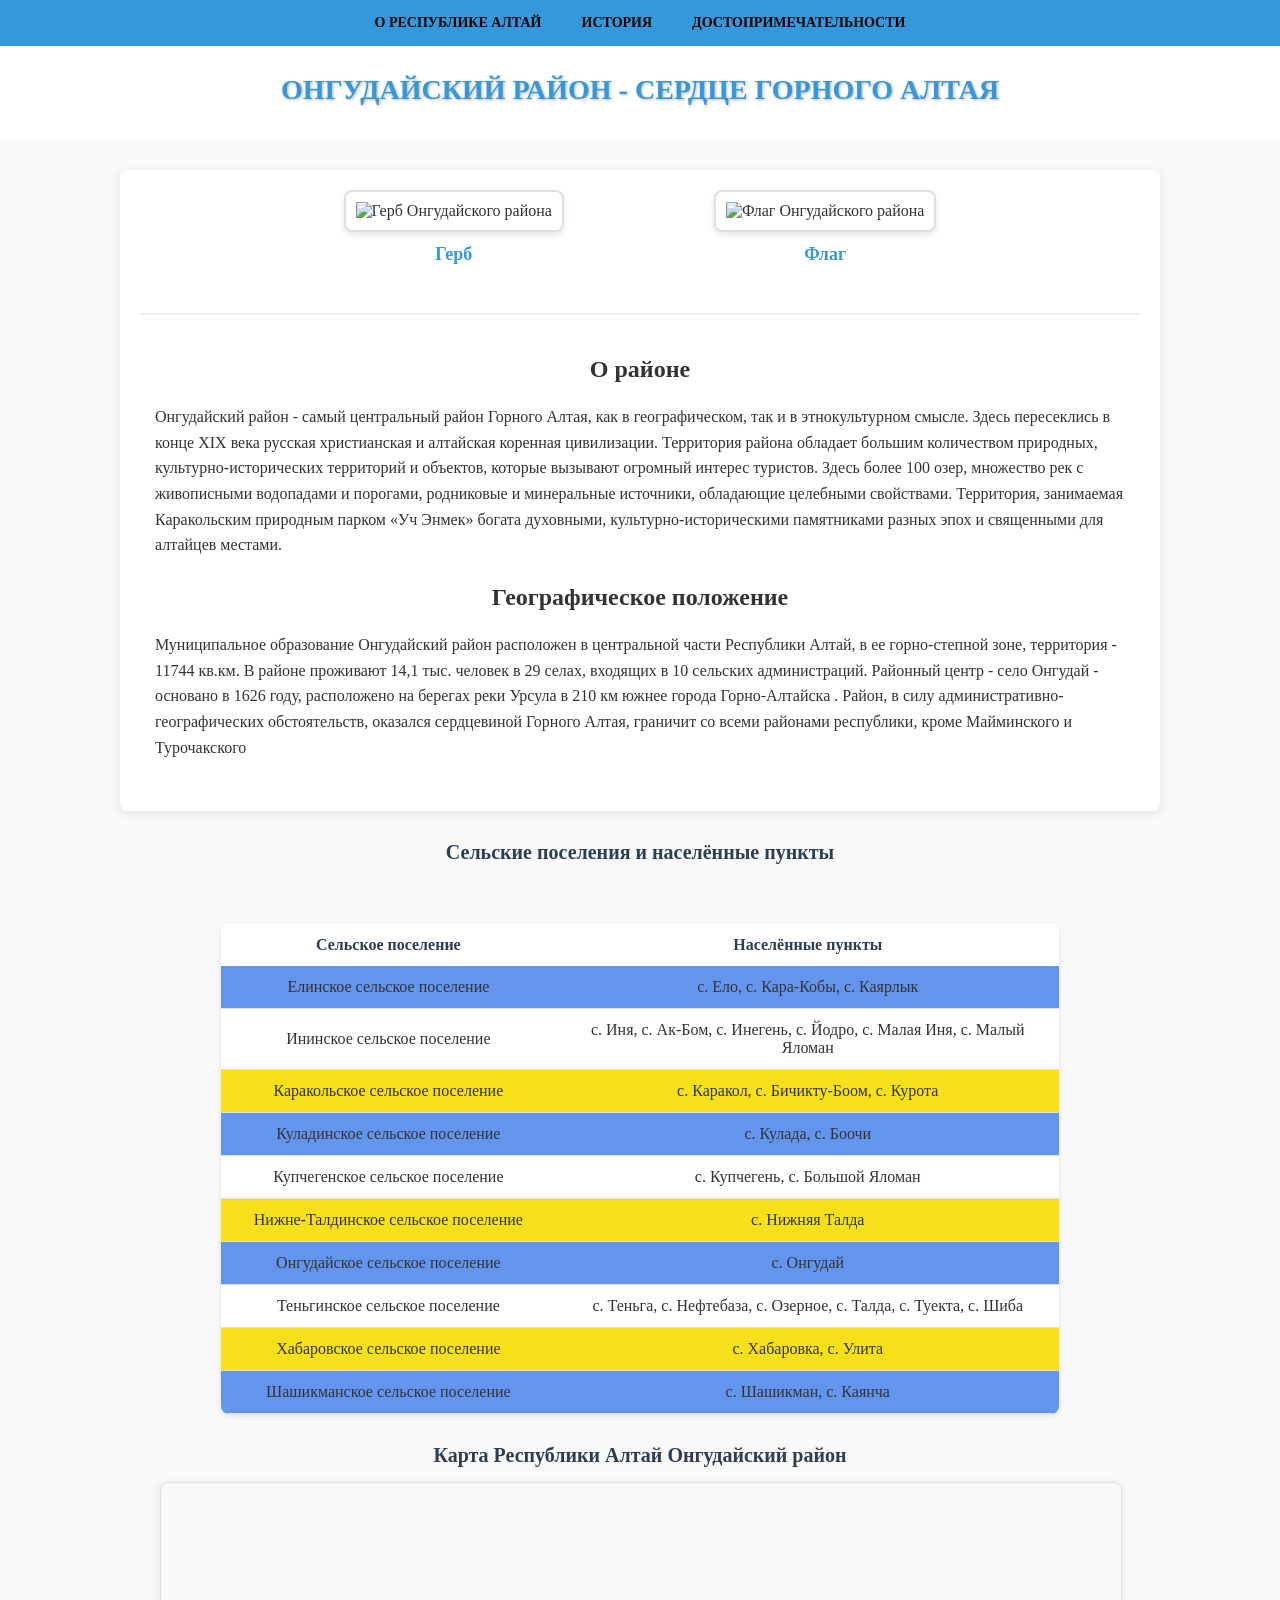
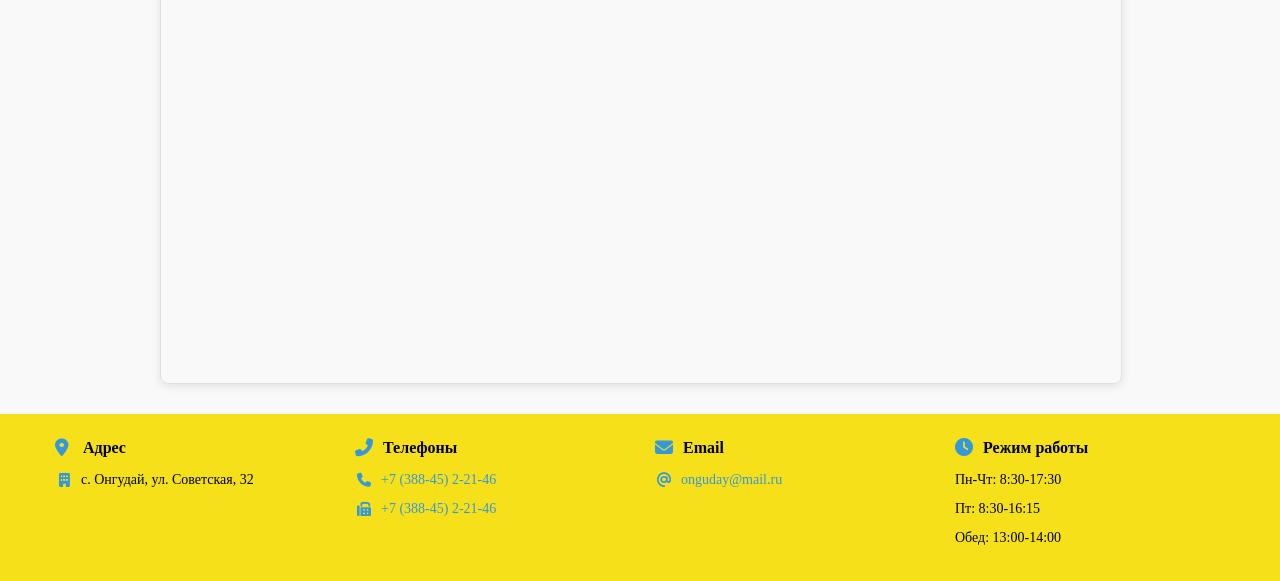
==== index.html @ ea2b124f "initial commit" ====
﻿<!DOCTYPE html>
<html lang="ru">
<head>
    <meta charset="UTF-8">
    <meta name="viewport" content="width=device-width, initial-scale=1.0">
    <title>Онгудайский район Республика Алтай</title>
    <link rel="stylesheet" href="Style.css">
    <link rel="stylesheet" href="https://cdnjs.cloudflare.com/ajax/libs/font-awesome/6.4.0/css/all.min.css">
    
    <div class="header-space"></div>
            <div class="top-navigation">
                <div class="nav-links">
                    <a href="о республике алтай.html">О РЕСПУБЛИКЕ АЛТАЙ</a>
                    <a href="история.html">ИСТОРИЯ</a>
                    <a href="ДОСТОПРИМЕЧАТЕЛЬНОСТИ.html">ДОСТОПРИМЕЧАТЕЛЬНОСТИ</a>
                </div>
            </div>
            <div class="header-space"></div>
            <div class="header-stripe">
                <h1 class="header-title">ОНГУДАЙСКИЙ РАЙОН - СЕРДЦЕ ГОРНОГО АЛТАЯ</h1>
            </div>
            <div class="content">
                <div class="symbols-row">
                    <div class="symbol-card">
                        <img src="https://images.vector-images.com/2/ongudaiskii_rayon_coa.gif" alt="Герб Онгудайского района">
                        <p>Герб</p>
                    </div>
                    <div class="symbol-card">
                        <img src="https://storage.yandexcloud.net/roz-wiki/Flag_of_Ongudaysky_District_%282011%29.png" alt="Флаг Онгудайского района">
                        <p>Флаг</p>
                    </div>
                </div>

                <div class="description">
                    <h2>О районе</h2>
                    <p>
                        Онгудайский район - самый центральный район Горного Алтая, как в географическом, так и в этнокультурном смысле. Здесь пересеклись в конце XIX века русская христианская и алтайская коренная цивилизации.
                        Территория района обладает большим количеством природных, культурно-исторических территорий и объектов, которые вызывают огромный интерес туристов. Здесь более 100 озер, множество рек с живописными водопадами и порогами, родниковые и минеральные источники, обладающие целебными свойствами. Территория, занимаемая Каракольским природным парком «Уч Энмек» богата духовными, культурно-историческими памятниками разных эпох и священными для алтайцев местами.
                    </p>
                    <h2>Географическое положение</h2>
                    <p>
                        Муниципальное образование Онгудайский район расположен в центральной части Республики Алтай, в ее горно-степной зоне, территория - 11744 кв.км. В районе проживают 14,1 тыс. человек в 29 селах, входящих в 10 сельских администраций. Районный центр - село Онгудай - основано в 1626 году, расположено на берегах реки Урсула в 210 км южнее города Горно-Алтайска .
                        Район, в силу административно-географических обстоятельств, оказался сердцевиной Горного Алтая, граничит со всеми районами республики, кроме Майминского и Турочакского
                    </p>
                </div>
            </div>
            <h3 class="table-caption">Сельские поселения и населённые пункты</h3>
            <div class="table-container">
                <table class="settlements-table">
                    <thead>
                        <tr>
                            <th>Сельское поселение</th>
                            <th>Населённые пункты</th>
                        </tr>
                    </thead>
                    <tbody>
                        <tr>
                            <td>Елинское сельское поселение</td>
                            <td>с. Ело, с. Кара-Кобы, с. Каярлык </td>
                        </tr>

                        <tr>
                            <td>Ининское сельское поселение</td>
                            <td>с. Иня, с. Ак-Бом, с. Инегень, с. Йодро, с. Малая Иня, с. Малый Яломан</td>
                        </tr>
                        <tr>
                            <td>Каракольское сельское поселение</td>
                            <td>с. Каракол, с. Бичикту-Боом, с. Курота</td>
                        </tr>
                        <tr>
                            <td>Куладинское сельское поселение</td>
                            <td>с. Кулада, с. Боочи</td>
                        </tr>
                        <tr>
                            <td>Купчегенское сельское поселение</td>
                            <td>с. Купчегень, с. Большой Яломан</td>
                        </tr>
                        <tr>
                            <td>Нижне-Талдинское сельское поселение</td>
                            <td>с. Нижняя Талда</td>
                        </tr>
                        <tr>
                            <td>Онгудайское сельское поселение</td>
                            <td>с. Онгудай</td>
                        </tr>
                        <tr>
                            <td>Теньгинское сельское поселение</td>
                            <td>с. Теньга, с. Нефтебаза, с. Озерное, с. Талда, с. Туекта, с. Шиба</td>
                        </tr>
                        <tr>
                            <td>Хабаровское сельское поселение</td>
                            <td>с. Хабаровка, с. Улита</td>
                        </tr>
                        <tr>
                            <td>Шашикманское сельское поселение</td>
                            <td>с. Шашикман, с. Каянча</td>
                        </tr>
                    </tbody>
                </table>
            </div>
            <div class="map-container">
                <h3 class="map-title">Карта Республики Алтай Онгудайский район</h3>
                <div id="yandex-map"></div>
            </div>

            <!-- Подключаем API Яндекс.Карт -->
            <script src="https://api-maps.yandex.ru/2.1/?apikey=ваш_api_ключ&lang=ru_RU" type="text/javascript"></script>
            <script type="text/javascript">
                ymaps.ready(init);

                function init() {
                    // Создаем карту
                    var myMap = new ymaps.Map("yandex-map", {
                        center: [50.7486, 86.1439], // Координаты Онгудая
                        zoom: 9 // Масштаб
                    });

                    // Добавляем метку Онгудая
                    var myPlacemark = new ymaps.Placemark([50.7486, 86.1439], {
                        hintContent: 'Онгудай',
                        balloonContent: 'Административный центр Онгудайского района'
                    });

                    myMap.geoObjects.add(myPlacemark);

                    // Добавляем элементы управления
                    myMap.controls
                        .remove('geolocationControl')
                        .remove('searchControl')
                        .remove('trafficControl')
                        .remove('typeSelector')
                        .remove('fullscreenControl')
                        .remove('rulerControl');
                }
            </script>
            <div class="footer-navigation">
                <div class="footer-contacts">
                    <div class="contact-block">
                        <div class="contact-title">
                            <i class="fas fa-map-marker-alt"></i>
                            <span>Адрес</span>
                        </div>
                        <div class="contact-info">
                            <div class="contact-item">
                                <i class="fas fa-building"></i>
                                <span>с. Онгудай, ул. Советская, 32</span>
                            </div>
                        </div>
                    </div>

                    <div class="contact-block">
                        <div class="contact-title">
                            <i class="fas fa-phone-alt"></i>
                            <span>Телефоны</span>
                        </div>
                        <div class="contact-info">
                            <div class="contact-item">
                                <i class="fas fa-phone"></i>
                                <a href="tel:+73884522146">+7 (388-45) 2-21-46</a>
                            </div>
                            <div class="contact-item">
                                <i class="fas fa-fax"></i>
                                <a href="tel:+73884522146">+7 (388-45) 2-21-46</a>
                            </div>
                        </div>
                    </div>

                    <div class="contact-block">
                        <div class="contact-title">
                            <i class="fas fa-envelope"></i>
                            <span>Email</span>
                        </div>
                        <div class="contact-info">
                            <div class="contact-item">
                                <i class="fas fa-at"></i>
                                <a href="mailto:onguday@mail.ru">onguday@mail.ru</a>
                            </div>
                        </div>
                    </div>

                    <div class="contact-block">
                        <div class="contact-title">
                            <i class="fas fa-clock"></i>
                            <span>Режим работы</span>
                        </div>
                        <div class="contact-info">
                            <div class="contact-item">
                                <span>Пн-Чт: 8:30-17:30</span>
                            </div>
                            <div class="contact-item">
                                <span>Пт: 8:30-16:15</span>
                            </div>
                            <div class="contact-item">
                                <span>Обед: 13:00-14:00</span>
                            </div>
                        </div>
                    </div>
                </div>
            </div>
</body>
</html>
---- Style.css ----
﻿body {
    margin: 0;
    font-family: Times New Roman;
    background-color: #f9f9f9;
    color: #333;

}
/* Новое навигационное меню */
.top-navigation {
    background-color: #3498db;
    width: 100%;
    padding: 10px 0;
    text-align: center;
    position: fixed;
    top: 0;
    z-index: 1000;
}

.nav-links {
    display: inline-flex;
    gap: 20px;
    flex-wrap: wrap;
    justify-content: center;
}

    .nav-links a {
        color: black;
        text-decoration: none;
        font-size: 14px;
        font-weight: bold;
        padding: 5px 10px;
        border-radius: 4px;
        transition: background-color 0.3s;
    }

        .nav-links a:hover {
            background-color: #38b8ff;
        }
/* Пространство под фиксированной навигацией */
.nav-spacer {
    height: 50px; /* Высота навигации + отступ */
}

/* Пространство над шапкой */
.header-space {
    height: 20px;
    background-color: #3498db;
}
.header-stripe {
    background-color: white; /* Голубой цвет полосы */
    height: 100px; /* Высота полосы */
    margin: 0px;
    width: 100%;
    position: relative; /* Чтобы заголовок позиционировался относительно полосы */
    display: flex;
    justify-content: center;
    align-items: center;
}

.header-title {
    color: #3498db; /* Белый текст */
    font-size: 28px;
    font-family: Franklin Gothic Medium, Arial Narrow, Arial, sans-serif: bold;
    text-shadow: 1px 1px 3px rgba(0, 0, 0, 0.3); /* Легкая тень для лучшей читаемости */
    z-index: 10; /* Чтобы текст был над полосой */
}

/* Основное содержимое */
.content {
    max-width: 1000px;
    margin: 30px auto;
    padding: 20px;
    background: white;
    border-radius: 8px;
    box-shadow: 0 2px 10px rgba(0, 0, 0, 0.1);
}

/* Контейнер для герба и флага */
.symbols-row {
    display: flex;
    justify-content: center;
    align-items: center;
    gap: 150px;
    margin-bottom: 30px;
    flex-wrap: wrap;
}

/* Стиль для герба и флага */
.symbol-card {
    text-align: center;
    flex: 0 0 auto;
}

    .symbol-card img {
        width: 200px;
        height: 230px;
        object-fit: contain;
        border: 2px solid #e0e0e0;
        border-radius: 8px;
        box-shadow: 0 3px 6px rgba(0, 0, 0, 0.1);
        background: white;
        padding: 10px;
    }

    .symbol-card p {
        margin-top: 12px;
        font-weight: bold;
        color: #3498db;
        font-size: 18px;
    }

/* Текстовый блок */
.description {
    line-height: 1.6;
    padding: 15px;
    border-top: 2px solid #f0f0f0;
    margin-top: 20px;
  }
.description h2 {
    text-align: center;
    margin-bottom: 15px;
}
/* Стили для таблицы в цветах флага (синий-белый-желтый) */
.settlements-table {
    width: 100%;
    border-collapse: collapse;
    margin-top: 30px;
    box-shadow: 0 2px 5px rgba(0, 0, 0, 0.1);
    overflow: hidden;
    border-radius: 8px;
}

    .settlements-table thead {
        background: linear-gradient(to right, white 0%, white 33%, #3498db 33%, #3498db 66%, white 66%, white 100%);
    }

    .settlements-table th {
        color: #2c3e50;
        padding: 12px;
        text-align: left;
        position: relative;
    }

        .settlements-table th:first-child {
            background-color: white;
            width: 40%;
        }

        .settlements-table th:last-child {
            background-color: white;
        }

    .settlements-table td {
        padding: 10px 12px;
        border-bottom: 1px solid #e0e0e0;
    }

    /* Полосатая раскраска строк как у флага */
    .settlements-table tr:nth-child(3n+1) td {
        background-color: cornflowerblue;
    }

    .settlements-table tr:nth-child(3n+2) td {
        background-color: white;
    }

    .settlements-table tr:nth-child(3n+3) td {
        background-color: rgb(245 224 25);
    }

.table-caption {
    font-size: 20px;
    font-weight: bold;
    margin: 25px 0 10px;
    color: #2c3e50;
    text-align: center;
}

@media (max-width: 600px) {
    .symbols-row {
        gap: 30px;
    }

    .symbol-card img {
        width: 160px;
        height: 190px;
    }

    .settlements-table {
        font-size: 14px;
    }

        .settlements-table thead {
            background: #3498db;
        }

        .settlements-table th {
            color: white;
        }
}
/*Стили для центрирования*/
.table-container {
    width: 100%;
    display: flex;
    justify-content: center;
    margin-top: 30px;
}

.settlements-table {
    width: auto;
    max-width: 100%;
}
    .settlements-table th,
    .settlements-table td {
        text-align: center;
        padding: 12px 20px;
    }
/* Стили для карты */
.map-container {
    width: 100%;
    max-width: 1000px;
    margin: 30px auto;
    padding: 0 20px;
    box-sizing: border-box;
}

.map-title {
    font-size: 20px;
    font-weight: bold;
    color: #2c3e50;
    text-align: center;
    margin-bottom: 15px;
}

#yandex-map {
    width: 100%;
    height: 500px;
    border: 1px solid #e0e0e0;
    border-radius: 8px;
    box-shadow: 0 2px 10px rgba(0, 0, 0, 0.1);
}

@media (max-width: 768px) {
    #yandex-map {
        height: 300px;
    }
}
/* Стили для нижней навигации с контактами */
.footer-navigation {
    background-color: rgb(245 224 25);
    padding: 25px 0;
    text-align: center;
}

.footer-contacts {
    display: flex;
    justify-content: space-around;
    align-items: flex-start;
    flex-wrap: nowrap;
    max-width: 1200px;
    margin: 0 auto;
    padding: 0 20px;
}

.contact-block {
    color: black;
    text-align: left;
    flex: 1;
    padding: 0 15px;
    min-width: 0;
}

.contact-title {
    font-weight: bold;
    margin-bottom: 12px;
    font-size: 16px;
    display: flex;
    align-items: center;
    gap: 8px;
    white-space: nowrap;
}

    .contact-title i {
        font-size: 18px;
        color: #3498db;
        min-width: 20px;
    }

.contact-info {
    font-size: 14px;
    line-height: 1.5;
}

    .contact-info a {
        color: #3498db;
        text-decoration: none;
        transition: color 0.2s;
    }

        .contact-info a:hover {
            color: #5dade2;
            text-decoration: underline;
        }

.contact-item {
    margin-bottom: 8px;
    display: flex;
    align-items: center;
    gap: 8px;
}

    .contact-item i {
        width: 18px;
        color: #3498db;
        text-align: center;
    }

@media (max-width: 992px) {
    .footer-contacts {
        flex-wrap: wrap;
        justify-content: flex-start;
    }

    .contact-block {
        flex: 0 0 50%;
        margin-bottom: 20px;
        padding: 0 10px;
    }
}

@media (max-width: 576px) {
    .footer-contacts {
        flex-direction: column;
    }

    .contact-block {
        flex: 1;
        width: 100%;
        text-align: center;
    }

    .contact-title {
        justify-content: center;
    }

    .contact-item {
        justify-content: center;
    }
}
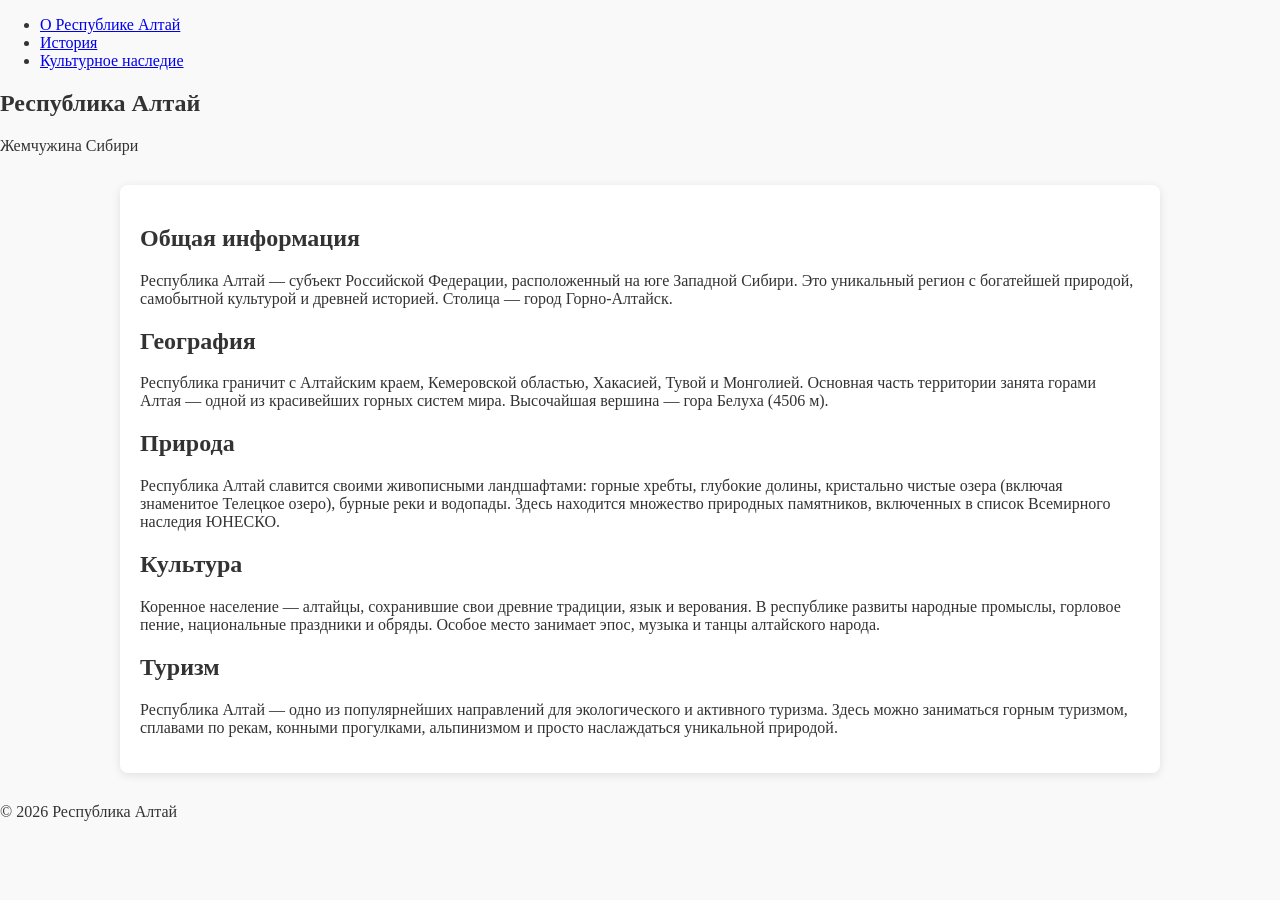
==== commit c45b7dc6: "Update index.html" ====
--- a/index.html
+++ b/index.html
@@ -3,199 +3,43 @@
 <head>
     <meta charset="UTF-8">
     <meta name="viewport" content="width=device-width, initial-scale=1.0">
-    <title>Онгудайский район Республика Алтай</title>
+    <title>Республика Алтай</title>
     <link rel="stylesheet" href="Style.css">
-    <link rel="stylesheet" href="https://cdnjs.cloudflare.com/ajax/libs/font-awesome/6.4.0/css/all.min.css">
-    
-    <div class="header-space"></div>
-            <div class="top-navigation">
-                <div class="nav-links">
-                    <a href="о республике алтай.html">О РЕСПУБЛИКЕ АЛТАЙ</a>
-                    <a href="история.html">ИСТОРИЯ</a>
-                    <a href="ДОСТОПРИМЕЧАТЕЛЬНОСТИ.html">ДОСТОПРИМЕЧАТЕЛЬНОСТИ</a>
-                </div>
-            </div>
-            <div class="header-space"></div>
-            <div class="header-stripe">
-                <h1 class="header-title">ОНГУДАЙСКИЙ РАЙОН - СЕРДЦЕ ГОРНОГО АЛТАЯ</h1>
-            </div>
-            <div class="content">
-                <div class="symbols-row">
-                    <div class="symbol-card">
-                        <img src="https://images.vector-images.com/2/ongudaiskii_rayon_coa.gif" alt="Герб Онгудайского района">
-                        <p>Герб</p>
-                    </div>
-                    <div class="symbol-card">
-                        <img src="https://storage.yandexcloud.net/roz-wiki/Flag_of_Ongudaysky_District_%282011%29.png" alt="Флаг Онгудайского района">
-                        <p>Флаг</p>
-                    </div>
-                </div>
-
-                <div class="description">
-                    <h2>О районе</h2>
-                    <p>
-                        Онгудайский район - самый центральный район Горного Алтая, как в географическом, так и в этнокультурном смысле. Здесь пересеклись в конце XIX века русская христианская и алтайская коренная цивилизации.
-                        Территория района обладает большим количеством природных, культурно-исторических территорий и объектов, которые вызывают огромный интерес туристов. Здесь более 100 озер, множество рек с живописными водопадами и порогами, родниковые и минеральные источники, обладающие целебными свойствами. Территория, занимаемая Каракольским природным парком «Уч Энмек» богата духовными, культурно-историческими памятниками разных эпох и священными для алтайцев местами.
-                    </p>
-                    <h2>Географическое положение</h2>
-                    <p>
-                        Муниципальное образование Онгудайский район расположен в центральной части Республики Алтай, в ее горно-степной зоне, территория - 11744 кв.км. В районе проживают 14,1 тыс. человек в 29 селах, входящих в 10 сельских администраций. Районный центр - село Онгудай - основано в 1626 году, расположено на берегах реки Урсула в 210 км южнее города Горно-Алтайска .
-                        Район, в силу административно-географических обстоятельств, оказался сердцевиной Горного Алтая, граничит со всеми районами республики, кроме Майминского и Турочакского
-                    </p>
-                </div>
-            </div>
-            <h3 class="table-caption">Сельские поселения и населённые пункты</h3>
-            <div class="table-container">
-                <table class="settlements-table">
-                    <thead>
-                        <tr>
-                            <th>Сельское поселение</th>
-                            <th>Населённые пункты</th>
-                        </tr>
-                    </thead>
-                    <tbody>
-                        <tr>
-                            <td>Елинское сельское поселение</td>
-                            <td>с. Ело, с. Кара-Кобы, с. Каярлык </td>
-                        </tr>
-
-                        <tr>
-                            <td>Ининское сельское поселение</td>
-                            <td>с. Иня, с. Ак-Бом, с. Инегень, с. Йодро, с. Малая Иня, с. Малый Яломан</td>
-                        </tr>
-                        <tr>
-                            <td>Каракольское сельское поселение</td>
-                            <td>с. Каракол, с. Бичикту-Боом, с. Курота</td>
-                        </tr>
-                        <tr>
-                            <td>Куладинское сельское поселение</td>
-                            <td>с. Кулада, с. Боочи</td>
-                        </tr>
-                        <tr>
-                            <td>Купчегенское сельское поселение</td>
-                            <td>с. Купчегень, с. Большой Яломан</td>
-                        </tr>
-                        <tr>
-                            <td>Нижне-Талдинское сельское поселение</td>
-                            <td>с. Нижняя Талда</td>
-                        </tr>
-                        <tr>
-                            <td>Онгудайское сельское поселение</td>
-                            <td>с. Онгудай</td>
-                        </tr>
-                        <tr>
-                            <td>Теньгинское сельское поселение</td>
-                            <td>с. Теньга, с. Нефтебаза, с. Озерное, с. Талда, с. Туекта, с. Шиба</td>
-                        </tr>
-                        <tr>
-                            <td>Хабаровское сельское поселение</td>
-                            <td>с. Хабаровка, с. Улита</td>
-                        </tr>
-                        <tr>
-                            <td>Шашикманское сельское поселение</td>
-                            <td>с. Шашикман, с. Каянча</td>
-                        </tr>
-                    </tbody>
-                </table>
-            </div>
-            <div class="map-container">
-                <h3 class="map-title">Карта Республики Алтай Онгудайский район</h3>
-                <div id="yandex-map"></div>
-            </div>
-
-            <!-- Подключаем API Яндекс.Карт -->
-            <script src="https://api-maps.yandex.ru/2.1/?apikey=ваш_api_ключ&lang=ru_RU" type="text/javascript"></script>
-            <script type="text/javascript">
-                ymaps.ready(init);
-
-                function init() {
-                    // Создаем карту
-                    var myMap = new ymaps.Map("yandex-map", {
-                        center: [50.7486, 86.1439], // Координаты Онгудая
-                        zoom: 9 // Масштаб
-                    });
-
-                    // Добавляем метку Онгудая
-                    var myPlacemark = new ymaps.Placemark([50.7486, 86.1439], {
-                        hintContent: 'Онгудай',
-                        balloonContent: 'Административный центр Онгудайского района'
-                    });
-
-                    myMap.geoObjects.add(myPlacemark);
-
-                    // Добавляем элементы управления
-                    myMap.controls
-                        .remove('geolocationControl')
-                        .remove('searchControl')
-                        .remove('trafficControl')
-                        .remove('typeSelector')
-                        .remove('fullscreenControl')
-                        .remove('rulerControl');
-                }
-            </script>
-            <div class="footer-navigation">
-                <div class="footer-contacts">
-                    <div class="contact-block">
-                        <div class="contact-title">
-                            <i class="fas fa-map-marker-alt"></i>
-                            <span>Адрес</span>
-                        </div>
-                        <div class="contact-info">
-                            <div class="contact-item">
-                                <i class="fas fa-building"></i>
-                                <span>с. Онгудай, ул. Советская, 32</span>
-                            </div>
-                        </div>
-                    </div>
-
-                    <div class="contact-block">
-                        <div class="contact-title">
-                            <i class="fas fa-phone-alt"></i>
-                            <span>Телефоны</span>
-                        </div>
-                        <div class="contact-info">
-                            <div class="contact-item">
-                                <i class="fas fa-phone"></i>
-                                <a href="tel:+73884522146">+7 (388-45) 2-21-46</a>
-                            </div>
-                            <div class="contact-item">
-                                <i class="fas fa-fax"></i>
-                                <a href="tel:+73884522146">+7 (388-45) 2-21-46</a>
-                            </div>
-                        </div>
-                    </div>
-
-                    <div class="contact-block">
-                        <div class="contact-title">
-                            <i class="fas fa-envelope"></i>
-                            <span>Email</span>
-                        </div>
-                        <div class="contact-info">
-                            <div class="contact-item">
-                                <i class="fas fa-at"></i>
-                                <a href="mailto:onguday@mail.ru">onguday@mail.ru</a>
-                            </div>
-                        </div>
-                    </div>
-
-                    <div class="contact-block">
-                        <div class="contact-title">
-                            <i class="fas fa-clock"></i>
-                            <span>Режим работы</span>
-                        </div>
-                        <div class="contact-info">
-                            <div class="contact-item">
-                                <span>Пн-Чт: 8:30-17:30</span>
-                            </div>
-                            <div class="contact-item">
-                                <span>Пт: 8:30-16:15</span>
-                            </div>
-                            <div class="contact-item">
-                                <span>Обед: 13:00-14:00</span>
-                            </div>
-                        </div>
-                    </div>
-                </div>
-            </div>
+</head>
+<body>
+    <header>
+        <nav>
+            <ul>
+                <li><a href="index.html" class="active">О Республике Алтай</a></li>
+                <li><a href="история.html">История</a></li>
+                <li><a href="культурное-наследие.html">Культурное наследие</a></li>
+            </ul>
+        </nav>
+    </header>
+    <main>
+        <section class="hero">
+            <h1>Республика Алтай</h1>
+            <p>Жемчужина Сибири</p>
+        </section>
+        <section class="content">
+            <h2>Общая информация</h2>
+            <p>Республика Алтай — субъект Российской Федерации, расположенный на юге Западной Сибири. Это уникальный регион с богатейшей природой, самобытной культурой и древней историей. Столица — город Горно-Алтайск.</p>
+            
+            <h2>География</h2>
+            <p>Республика граничит с Алтайским краем, Кемеровской областью, Хакасией, Тувой и Монголией. Основная часть территории занята горами Алтая — одной из красивейших горных систем мира. Высочайшая вершина — гора Белуха (4506 м).</p>
+            
+            <h2>Природа</h2>
+            <p>Республика Алтай славится своими живописными ландшафтами: горные хребты, глубокие долины, кристально чистые озера (включая знаменитое Телецкое озеро), бурные реки и водопады. Здесь находится множество природных памятников, включенных в список Всемирного наследия ЮНЕСКО.</p>
+            
+            <h2>Культура</h2>
+            <p>Коренное население — алтайцы, сохранившие свои древние традиции, язык и верования. В республике развиты народные промыслы, горловое пение, национальные праздники и обряды. Особое место занимает эпос, музыка и танцы алтайского народа.</p>
+            
+            <h2>Туризм</h2>
+            <p>Республика Алтай — одно из популярнейших направлений для экологического и активного туризма. Здесь можно заниматься горным туризмом, сплавами по рекам, конными прогулками, альпинизмом и просто наслаждаться уникальной природой.</p>
+        </section>
+    </main>
+    <footer>
+        <p>&copy; 2026 Республика Алтай</p>
+    </footer>
 </body>
-</html>+</html>
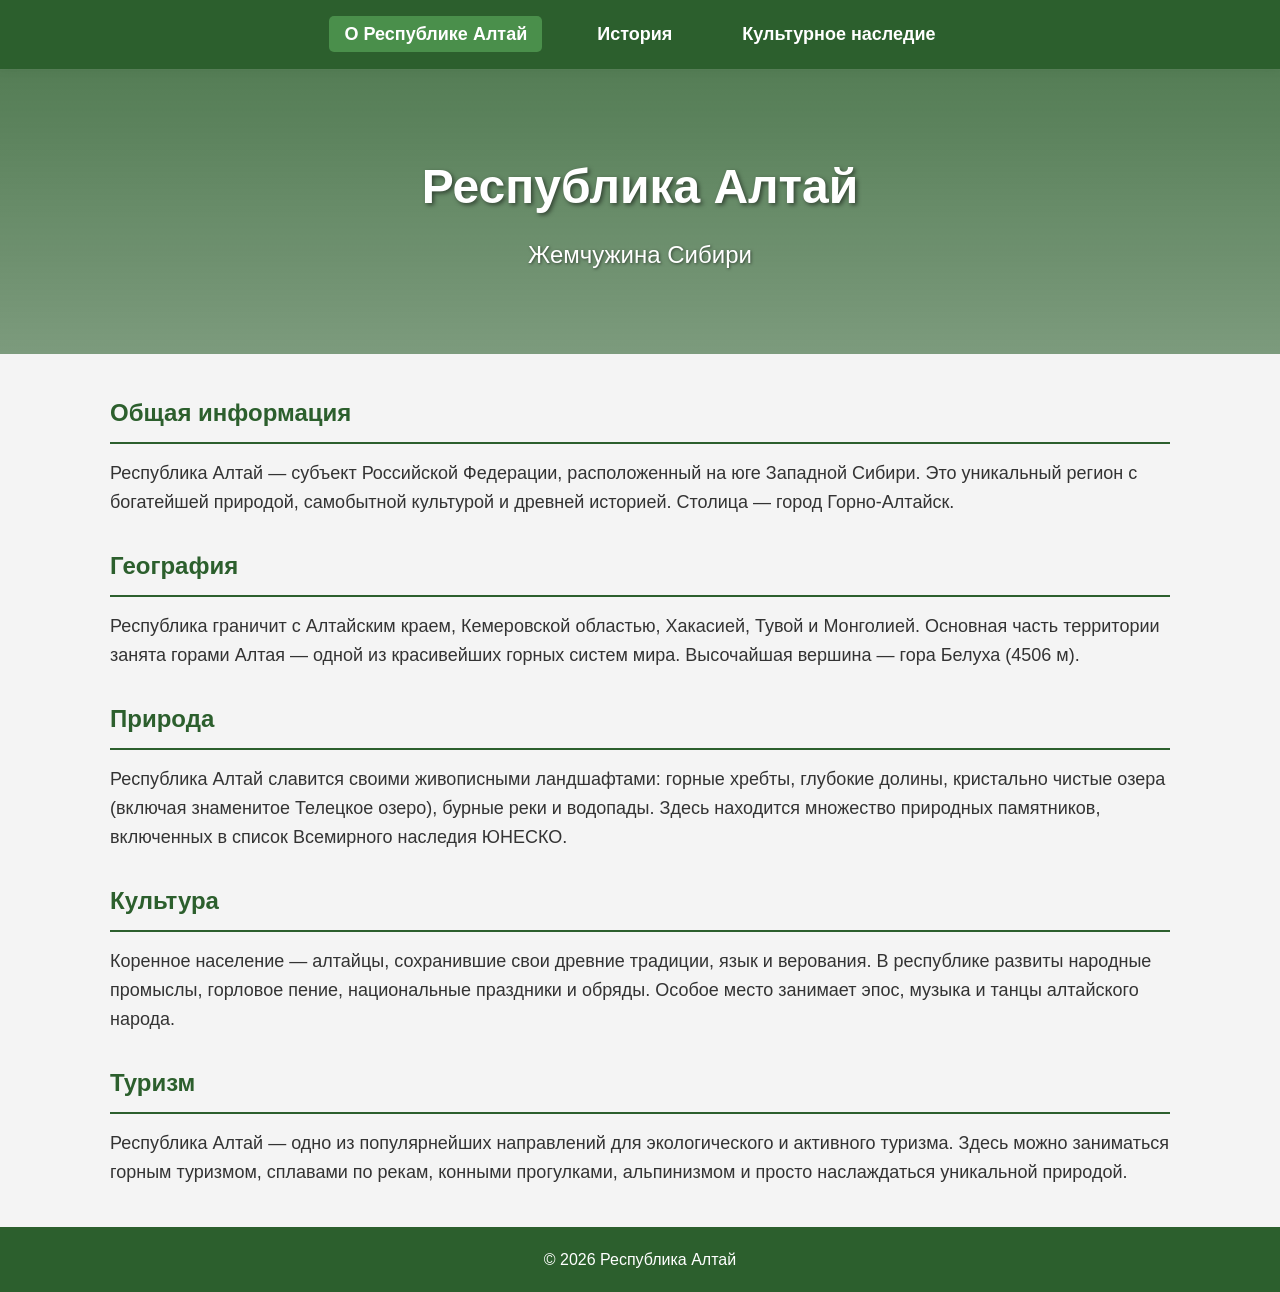
==== commit 1c60a3fe: "Update index.html" ====
--- a/index.html
+++ b/index.html
@@ -12,7 +12,7 @@
             <ul>
                 <li><a href="index.html" class="active">О Республике Алтай</a></li>
                 <li><a href="история.html">История</a></li>
-                <li><a href="культурное-наследие.html">Культурное наследие</a></li>
+                <li><a href="Культурное наследие Республики Алтай.html">Культурное наследие</a></li>
             </ul>
         </nav>
     </header>
--- a/Style.css
+++ b/Style.css
@@ -1,349 +1,114 @@
-﻿body {
+﻿* {
     margin: 0;
-    font-family: Times New Roman;
-    background-color: #f9f9f9;
-    color: #333;
-
-}
-/* Новое навигационное меню */
-.top-navigation {
-    background-color: #3498db;
-    width: 100%;
-    padding: 10px 0;
-    text-align: center;
-    position: fixed;
-    top: 0;
-    z-index: 1000;
-}
-
-.nav-links {
-    display: inline-flex;
-    gap: 20px;
-    flex-wrap: wrap;
-    justify-content: center;
-}
-
-    .nav-links a {
-        color: black;
-        text-decoration: none;
-        font-size: 14px;
-        font-weight: bold;
-        padding: 5px 10px;
-        border-radius: 4px;
-        transition: background-color 0.3s;
-    }
-
-        .nav-links a:hover {
-            background-color: #38b8ff;
-        }
-/* Пространство под фиксированной навигацией */
-.nav-spacer {
-    height: 50px; /* Высота навигации + отступ */
-}
-
-/* Пространство над шапкой */
-.header-space {
-    height: 20px;
-    background-color: #3498db;
-}
-.header-stripe {
-    background-color: white; /* Голубой цвет полосы */
-    height: 100px; /* Высота полосы */
-    margin: 0px;
-    width: 100%;
-    position: relative; /* Чтобы заголовок позиционировался относительно полосы */
-    display: flex;
-    justify-content: center;
-    align-items: center;
-}
-
-.header-title {
-    color: #3498db; /* Белый текст */
-    font-size: 28px;
-    font-family: Franklin Gothic Medium, Arial Narrow, Arial, sans-serif: bold;
-    text-shadow: 1px 1px 3px rgba(0, 0, 0, 0.3); /* Легкая тень для лучшей читаемости */
-    z-index: 10; /* Чтобы текст был над полосой */
-}
-
-/* Основное содержимое */
-.content {
-    max-width: 1000px;
-    margin: 30px auto;
-    padding: 20px;
-    background: white;
-    border-radius: 8px;
-    box-shadow: 0 2px 10px rgba(0, 0, 0, 0.1);
-}
-
-/* Контейнер для герба и флага */
-.symbols-row {
-    display: flex;
-    justify-content: center;
-    align-items: center;
-    gap: 150px;
-    margin-bottom: 30px;
-    flex-wrap: wrap;
-}
-
-/* Стиль для герба и флага */
-.symbol-card {
-    text-align: center;
-    flex: 0 0 auto;
-}
-
-    .symbol-card img {
-        width: 200px;
-        height: 230px;
-        object-fit: contain;
-        border: 2px solid #e0e0e0;
-        border-radius: 8px;
-        box-shadow: 0 3px 6px rgba(0, 0, 0, 0.1);
-        background: white;
-        padding: 10px;
-    }
-
-    .symbol-card p {
-        margin-top: 12px;
-        font-weight: bold;
-        color: #3498db;
-        font-size: 18px;
-    }
-
-/* Текстовый блок */
-.description {
-    line-height: 1.6;
-    padding: 15px;
-    border-top: 2px solid #f0f0f0;
-    margin-top: 20px;
-  }
-.description h2 {
-    text-align: center;
-    margin-bottom: 15px;
-}
-/* Стили для таблицы в цветах флага (синий-белый-желтый) */
-.settlements-table {
-    width: 100%;
-    border-collapse: collapse;
-    margin-top: 30px;
-    box-shadow: 0 2px 5px rgba(0, 0, 0, 0.1);
-    overflow: hidden;
-    border-radius: 8px;
-}
-
-    .settlements-table thead {
-        background: linear-gradient(to right, white 0%, white 33%, #3498db 33%, #3498db 66%, white 66%, white 100%);
-    }
-
-    .settlements-table th {
-        color: #2c3e50;
-        padding: 12px;
-        text-align: left;
-        position: relative;
-    }
-
-        .settlements-table th:first-child {
-            background-color: white;
-            width: 40%;
-        }
-
-        .settlements-table th:last-child {
-            background-color: white;
-        }
-
-    .settlements-table td {
-        padding: 10px 12px;
-        border-bottom: 1px solid #e0e0e0;
-    }
-
-    /* Полосатая раскраска строк как у флага */
-    .settlements-table tr:nth-child(3n+1) td {
-        background-color: cornflowerblue;
-    }
-
-    .settlements-table tr:nth-child(3n+2) td {
-        background-color: white;
-    }
-
-    .settlements-table tr:nth-child(3n+3) td {
-        background-color: rgb(245 224 25);
-    }
-
-.table-caption {
-    font-size: 20px;
-    font-weight: bold;
-    margin: 25px 0 10px;
-    color: #2c3e50;
-    text-align: center;
-}
-
-@media (max-width: 600px) {
-    .symbols-row {
-        gap: 30px;
-    }
-
-    .symbol-card img {
-        width: 160px;
-        height: 190px;
-    }
-
-    .settlements-table {
-        font-size: 14px;
-    }
-
-        .settlements-table thead {
-            background: #3498db;
-        }
-
-        .settlements-table th {
-            color: white;
-        }
-}
-/*Стили для центрирования*/
-.table-container {
-    width: 100%;
-    display: flex;
-    justify-content: center;
-    margin-top: 30px;
-}
-
-.settlements-table {
-    width: auto;
-    max-width: 100%;
-}
-    .settlements-table th,
-    .settlements-table td {
-        text-align: center;
-        padding: 12px 20px;
-    }
-/* Стили для карты */
-.map-container {
-    width: 100%;
-    max-width: 1000px;
-    margin: 30px auto;
-    padding: 0 20px;
+    padding: 0;
     box-sizing: border-box;
 }
 
-.map-title {
-    font-size: 20px;
-    font-weight: bold;
-    color: #2c3e50;
-    text-align: center;
-    margin-bottom: 15px;
+body {
+    font-family: Arial, sans-serif;
+    background: #f4f4f4;
+    color: #333;
+    line-height: 1.6;
 }
 
-#yandex-map {
-    width: 100%;
-    height: 500px;
-    border: 1px solid #e0e0e0;
-    border-radius: 8px;
-    box-shadow: 0 2px 10px rgba(0, 0, 0, 0.1);
+header {
+    background: #2c5f2d;
+    padding: 20px 0;
+    box-shadow: 0 2px 10px rgba(0,0,0,0.1);
 }
 
-@media (max-width: 768px) {
-    #yandex-map {
-        height: 300px;
-    }
-}
-/* Стили для нижней навигации с контактами */
-.footer-navigation {
-    background-color: rgb(245 224 25);
-    padding: 25px 0;
-    text-align: center;
+nav ul {
+    list-style: none;
+    display: flex;
+    justify-content: center;
+    gap: 40px;
 }
 
-.footer-contacts {
-    display: flex;
-    justify-content: space-around;
-    align-items: flex-start;
-    flex-wrap: nowrap;
-    max-width: 1200px;
-    margin: 0 auto;
+nav a {
+    color: white;
+    text-decoration: none;
+    font-size: 18px;
+    font-weight: 600;
+    padding: 8px 15px;
+    border-radius: 5px;
+    transition: background 0.3s;
+}
+
+nav a:hover, nav a.active {
+    background: #4a8f4b;
+}
+
+.hero {
+    background: linear-gradient(rgba(44, 95, 45, 0.8), rgba(44, 95, 45, 0.6)), url('altai-bg.jpg');
+    background-size: cover;
+    background-position: center;
+    color: white;
+    text-align: center;
+    padding: 80px 20px;
+}
+
+.hero h1 {
+    font-size: 48px;
+    margin-bottom: 10px;
+    text-shadow: 2px 2px 4px rgba(0,0,0,0.5);
+}
+
+.hero p {
+    font-size: 24px;
+    font-weight: 300;
+    text-shadow: 1px 1px 3px rgba(0,0,0,0.5);
+}
+
+.content {
+    max-width: 1100px;
+    margin: 40px auto;
     padding: 0 20px;
 }
 
-.contact-block {
-    color: black;
-    text-align: left;
-    flex: 1;
-    padding: 0 15px;
-    min-width: 0;
+.content h2 {
+    color: #2c5f2d;
+    margin-top: 30px;
+    margin-bottom: 15px;
+    border-bottom: 2px solid #2c5f2d;
+    padding-bottom: 10px;
 }
 
-.contact-title {
-    font-weight: bold;
-    margin-bottom: 12px;
-    font-size: 16px;
-    display: flex;
-    align-items: center;
-    gap: 8px;
-    white-space: nowrap;
+.content p {
+    margin-bottom: 20px;
+    font-size: 18px;
 }
 
-    .contact-title i {
-        font-size: 18px;
-        color: #3498db;
-        min-width: 20px;
-    }
-
-.contact-info {
-    font-size: 14px;
-    line-height: 1.5;
+.map-container {
+    margin: 30px 0;
+    border-radius: 10px;
+    overflow: hidden;
+    box-shadow: 0 4px 15px rgba(0,0,0,0.1);
 }
 
-    .contact-info a {
-        color: #3498db;
-        text-decoration: none;
-        transition: color 0.2s;
-    }
-
-        .contact-info a:hover {
-            color: #5dade2;
-            text-decoration: underline;
-        }
-
-.contact-item {
-    margin-bottom: 8px;
-    display: flex;
-    align-items: center;
-    gap: 8px;
+.heritage-list {
+    list-style: none;
+    padding: 0;
 }
 
-    .contact-item i {
-        width: 18px;
-        color: #3498db;
-        text-align: center;
-    }
-
-@media (max-width: 992px) {
-    .footer-contacts {
-        flex-wrap: wrap;
-        justify-content: flex-start;
-    }
-
-    .contact-block {
-        flex: 0 0 50%;
-        margin-bottom: 20px;
-        padding: 0 10px;
-    }
+.heritage-list li {
+    background: white;
+    padding: 15px 20px;
+    margin-bottom: 10px;
+    border-radius: 8px;
+    box-shadow: 0 2px 8px rgba(0,0,0,0.05);
+    border-left: 4px solid #2c5f2d;
+    font-size: 17px;
 }
 
-@media (max-width: 576px) {
-    .footer-contacts {
-        flex-direction: column;
-    }
+.heritage-list li strong {
+    color: #2c5f2d;
+}
 
-    .contact-block {
-        flex: 1;
-        width: 100%;
-        text-align: center;
-    }
-
-    .contact-title {
-        justify-content: center;
-    }
-
-    .contact-item {
-        justify-content: center;
-    }
-}+footer {
+    background: #2c5f2d;
+    color: white;
+    text-align: center;
+    padding: 20px;
+    margin-top: 40px;
+}
+}
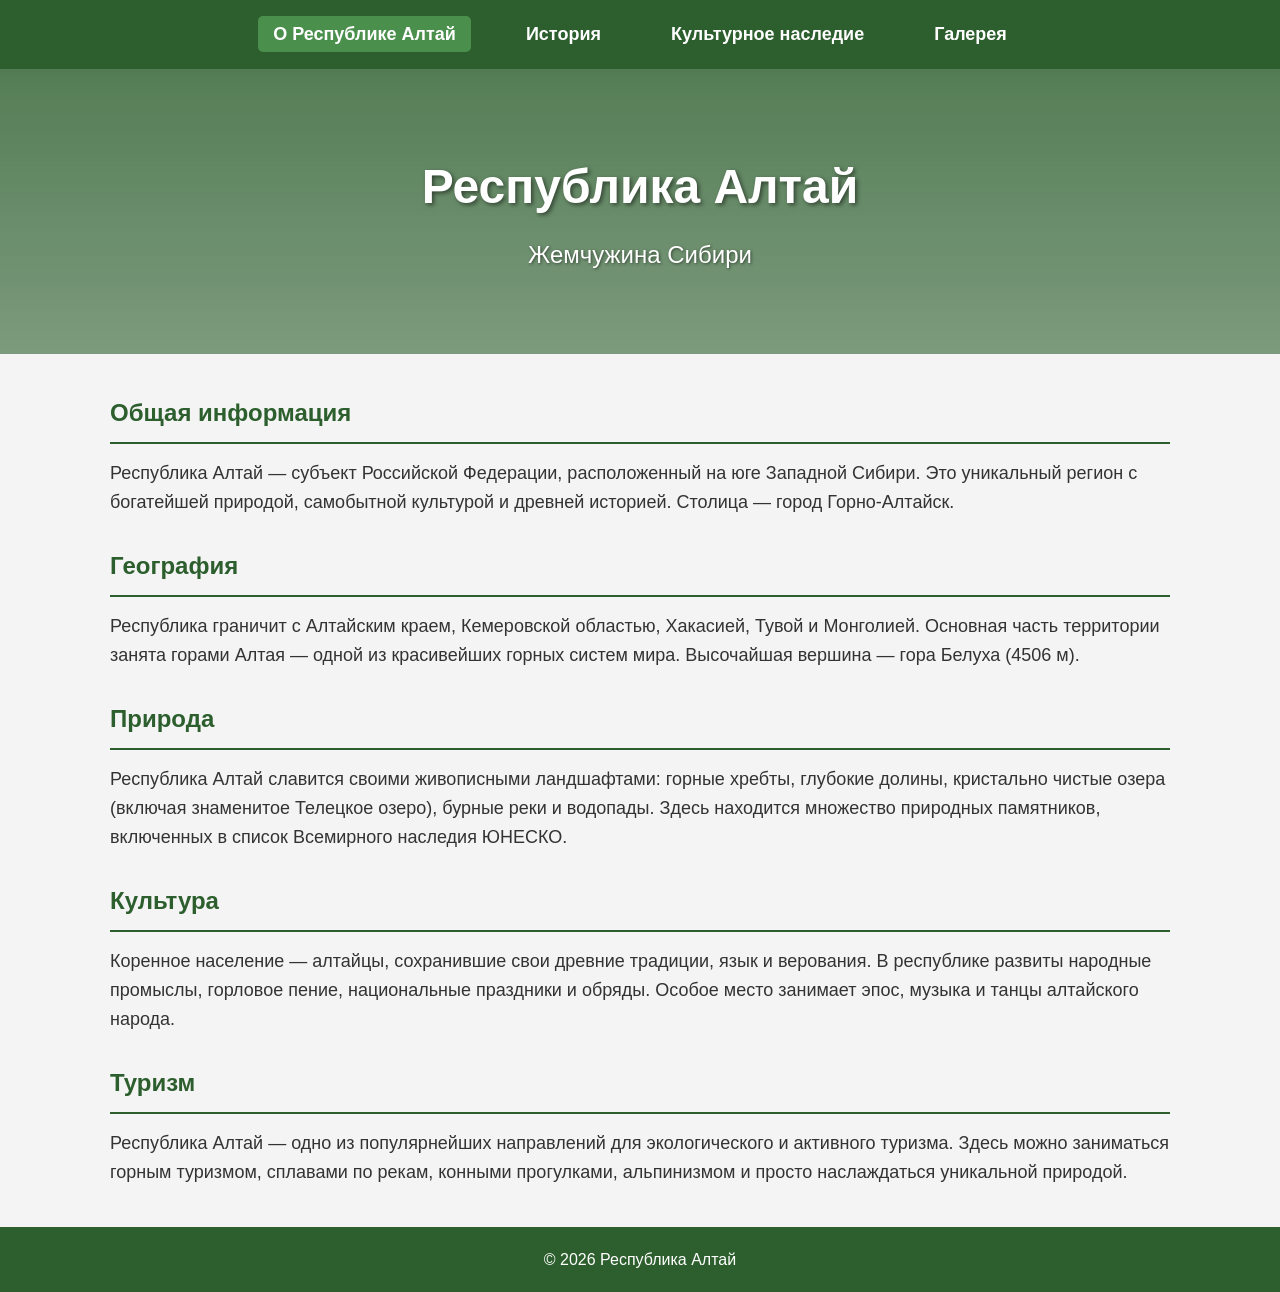
==== commit bd433ce2: "Update index.html" ====
--- a/index.html
+++ b/index.html
@@ -13,6 +13,7 @@
                 <li><a href="index.html" class="active">О Республике Алтай</a></li>
                 <li><a href="история.html">История</a></li>
                 <li><a href="Культурное наследие Республики Алтай.html">Культурное наследие</a></li>
+                <li><a href="галерея.html">Галерея</a></li>
             </ul>
         </nav>
     </header>
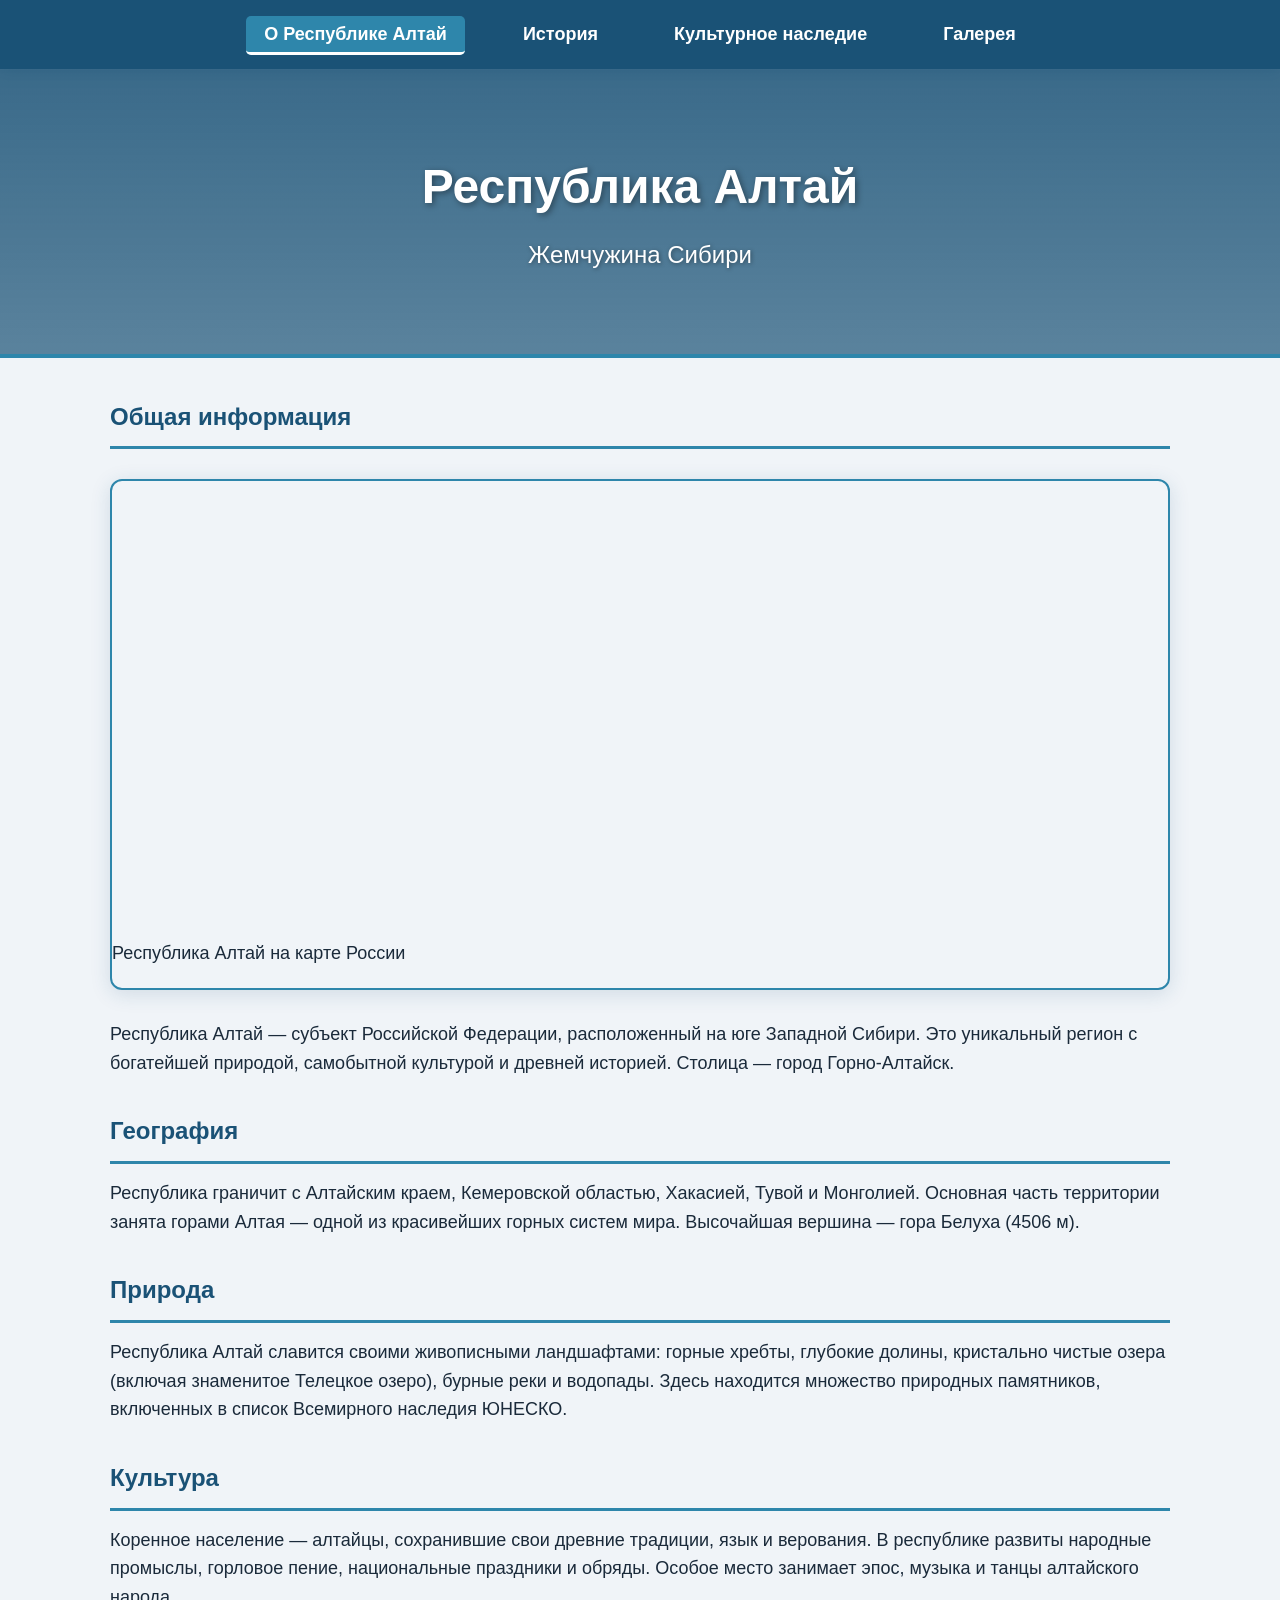
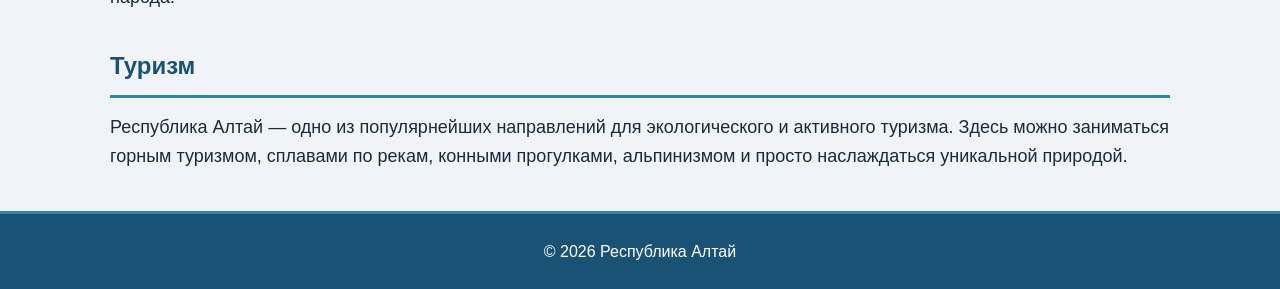
==== commit 7a533295: "Update index.html" ====
--- a/index.html
+++ b/index.html
@@ -1,4 +1,4 @@
-﻿<!DOCTYPE html>
+<!DOCTYPE html>
 <html lang="ru">
 <head>
     <meta charset="UTF-8">
@@ -24,6 +24,20 @@
         </section>
         <section class="content">
             <h2>Общая информация</h2>
+            
+            <!-- КАРТА РЕСПУБЛИКИ АЛТАЙ -->
+            <div class="map-container">
+                <iframe src="https://www.google.com/maps/embed?pb=!1m18!1m12!1m3!1d1995671.4480268098!2d82.6227288857518!3d51.44045087919906!2m3!1f0!2f0!3f0!3m2!1i1024!2i768!4f13.1!3m3!1m2!1s0x42c94c85f09b338d%3A0x39c63875c3b731b7!2z0KDQtdGB0L_Rg9Cx0LvQuNC60LAg0JDQu9GC0LDQuQ!5e0!3m2!1sru!2sru!4v1700000000000!5m2!1sru!2sru" 
+                        width="100%" 
+                        height="450" 
+                        style="border:0; border-radius: 12px;" 
+                        allowfullscreen="" 
+                        loading="lazy" 
+                        referrerpolicy="no-referrer-when-downgrade">
+                </iframe>
+                <p class="image-caption">Республика Алтай на карте России</p>
+            </div>
+            
             <p>Республика Алтай — субъект Российской Федерации, расположенный на юге Западной Сибири. Это уникальный регион с богатейшей природой, самобытной культурой и древней историей. Столица — город Горно-Алтайск.</p>
             
             <h2>География</h2>
--- a/Style.css
+++ b/Style.css
@@ -6,15 +6,15 @@
 
 body {
     font-family: Arial, sans-serif;
-    background: #f4f4f4;
-    color: #333;
+    background: #f0f4f8;
+    color: #1a2a3a;
     line-height: 1.6;
 }
 
 header {
-    background: #2c5f2d;
+    background: #1a5276;
     padding: 20px 0;
-    box-shadow: 0 2px 10px rgba(0,0,0,0.1);
+    box-shadow: 0 2px 15px rgba(26, 82, 118, 0.3);
 }
 
 nav ul {
@@ -22,6 +22,7 @@
     display: flex;
     justify-content: center;
     gap: 40px;
+    flex-wrap: wrap;
 }
 
 nav a {
@@ -29,34 +30,41 @@
     text-decoration: none;
     font-size: 18px;
     font-weight: 600;
-    padding: 8px 15px;
+    padding: 8px 18px;
     border-radius: 5px;
-    transition: background 0.3s;
+    transition: background 0.3s, transform 0.2s;
 }
 
-nav a:hover, nav a.active {
-    background: #4a8f4b;
+nav a:hover {
+    background: #2E86AB;
+    transform: scale(1.05);
+}
+
+nav a.active {
+    background: #2E86AB;
+    border-bottom: 3px solid white;
 }
 
 .hero {
-    background: linear-gradient(rgba(44, 95, 45, 0.8), rgba(44, 95, 45, 0.6)), url('altai-bg.jpg');
+    background: linear-gradient(rgba(26, 82, 118, 0.85), rgba(26, 82, 118, 0.7)), url('altai-bg.jpg');
     background-size: cover;
     background-position: center;
     color: white;
     text-align: center;
     padding: 80px 20px;
+    border-bottom: 4px solid #2E86AB;
 }
 
 .hero h1 {
     font-size: 48px;
     margin-bottom: 10px;
-    text-shadow: 2px 2px 4px rgba(0,0,0,0.5);
+    text-shadow: 2px 2px 6px rgba(0,0,0,0.4);
 }
 
 .hero p {
     font-size: 24px;
     font-weight: 300;
-    text-shadow: 1px 1px 3px rgba(0,0,0,0.5);
+    text-shadow: 1px 1px 4px rgba(0,0,0,0.4);
 }
 
 .content {
@@ -66,10 +74,10 @@
 }
 
 .content h2 {
-    color: #2c5f2d;
-    margin-top: 30px;
+    color: #1a5276;
+    margin-top: 35px;
     margin-bottom: 15px;
-    border-bottom: 2px solid #2c5f2d;
+    border-bottom: 3px solid #2E86AB;
     padding-bottom: 10px;
 }
 
@@ -80,9 +88,10 @@
 
 .map-container {
     margin: 30px 0;
-    border-radius: 10px;
+    border-radius: 12px;
     overflow: hidden;
-    box-shadow: 0 4px 15px rgba(0,0,0,0.1);
+    box-shadow: 0 4px 20px rgba(26, 82, 118, 0.15);
+    border: 2px solid #2E86AB;
 }
 
 .heritage-list {
@@ -95,20 +104,56 @@
     padding: 15px 20px;
     margin-bottom: 10px;
     border-radius: 8px;
-    box-shadow: 0 2px 8px rgba(0,0,0,0.05);
-    border-left: 4px solid #2c5f2d;
+    box-shadow: 0 2px 10px rgba(0,0,0,0.06);
+    border-left: 5px solid #1a5276;
     font-size: 17px;
+    transition: transform 0.2s, box-shadow 0.2s;
+}
+
+.heritage-list li:hover {
+    transform: translateX(5px);
+    box-shadow: 0 4px 15px rgba(26, 82, 118, 0.15);
 }
 
 .heritage-list li strong {
-    color: #2c5f2d;
+    color: #1a5276;
 }
 
 footer {
-    background: #2c5f2d;
+    background: #1a5276;
     color: white;
     text-align: center;
-    padding: 20px;
+    padding: 25px;
     margin-top: 40px;
+    border-top: 3px solid #2E86AB;
 }
+
+/* Адаптивность */
+@media (max-width: 768px) {
+    nav ul {
+        flex-direction: column;
+        align-items: center;
+        gap: 10px;
+    }
+    
+    nav a {
+        font-size: 16px;
+        padding: 6px 14px;
+    }
+    
+    .hero h1 {
+        font-size: 32px;
+    }
+    
+    .hero p {
+        font-size: 18px;
+    }
+    
+    .content p {
+        font-size: 16px;
+    }
+    
+    .map-container iframe {
+        height: 300px;
+    }
 }
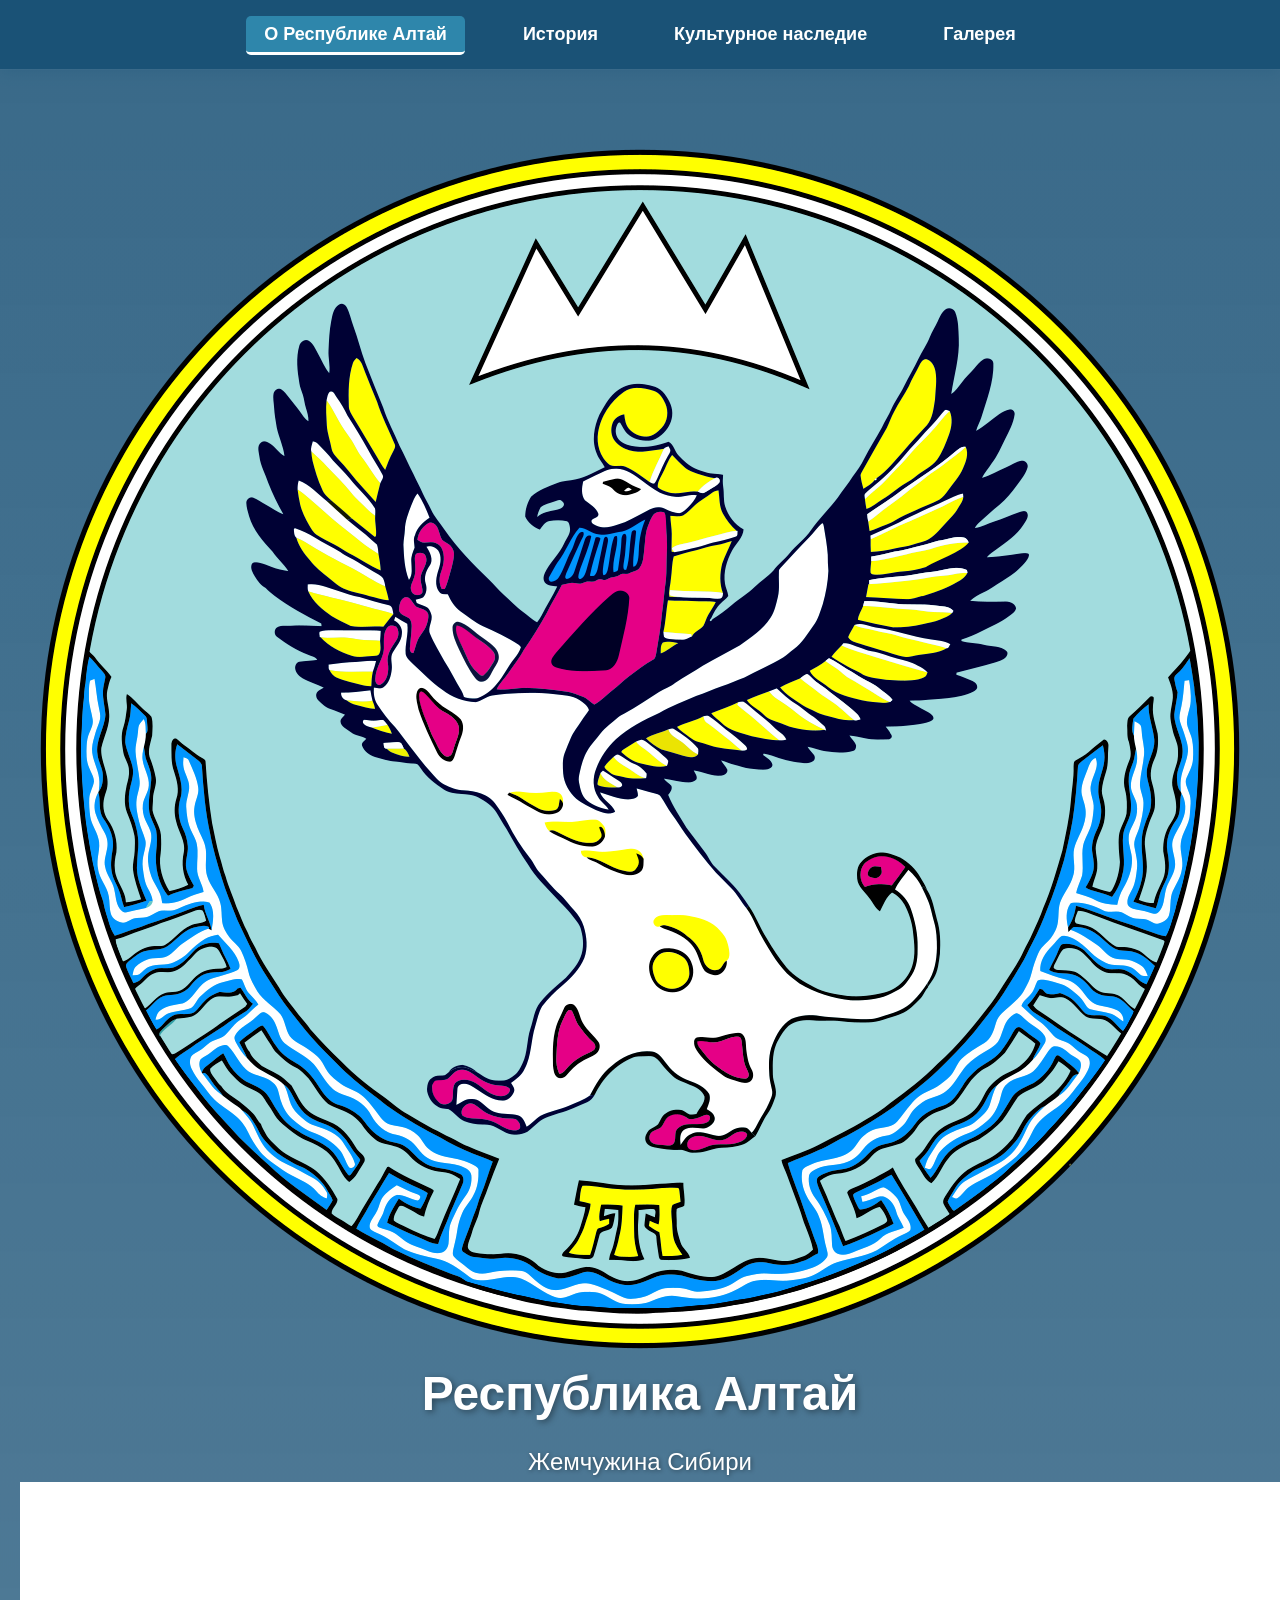
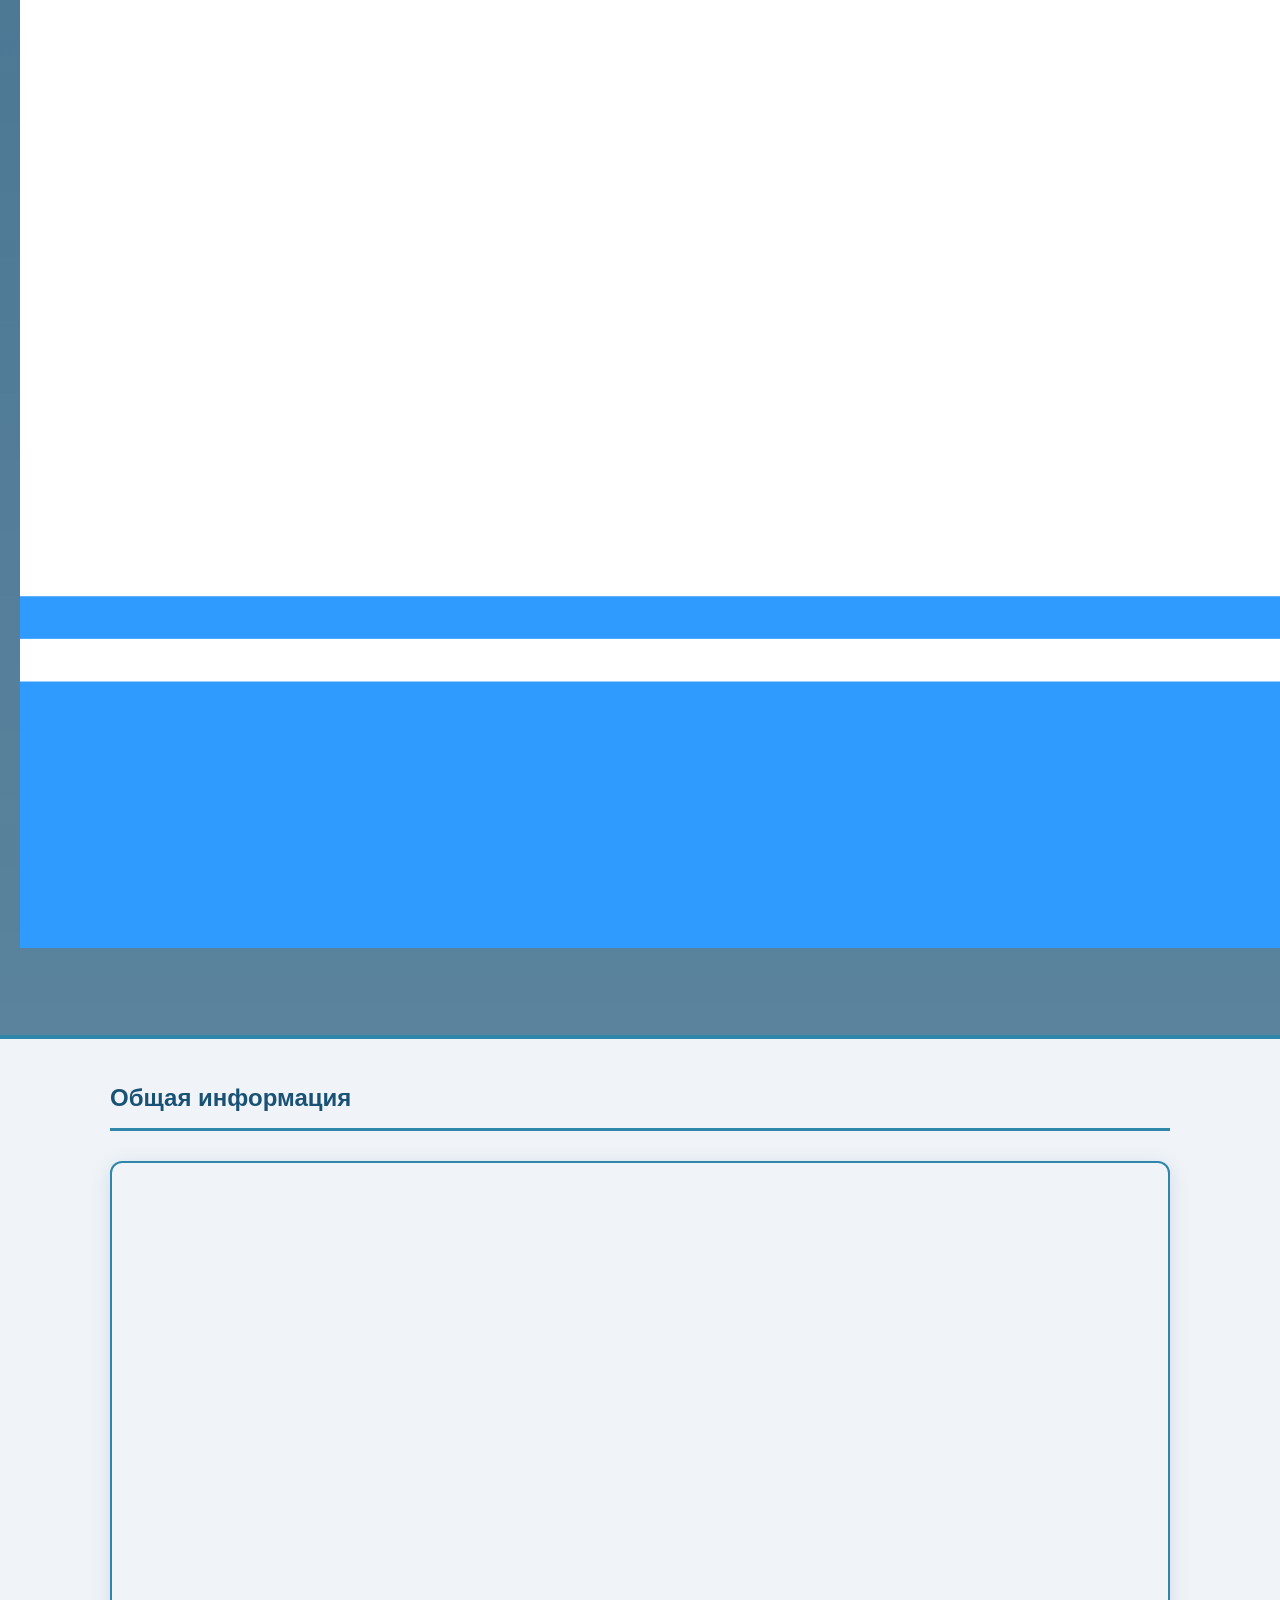
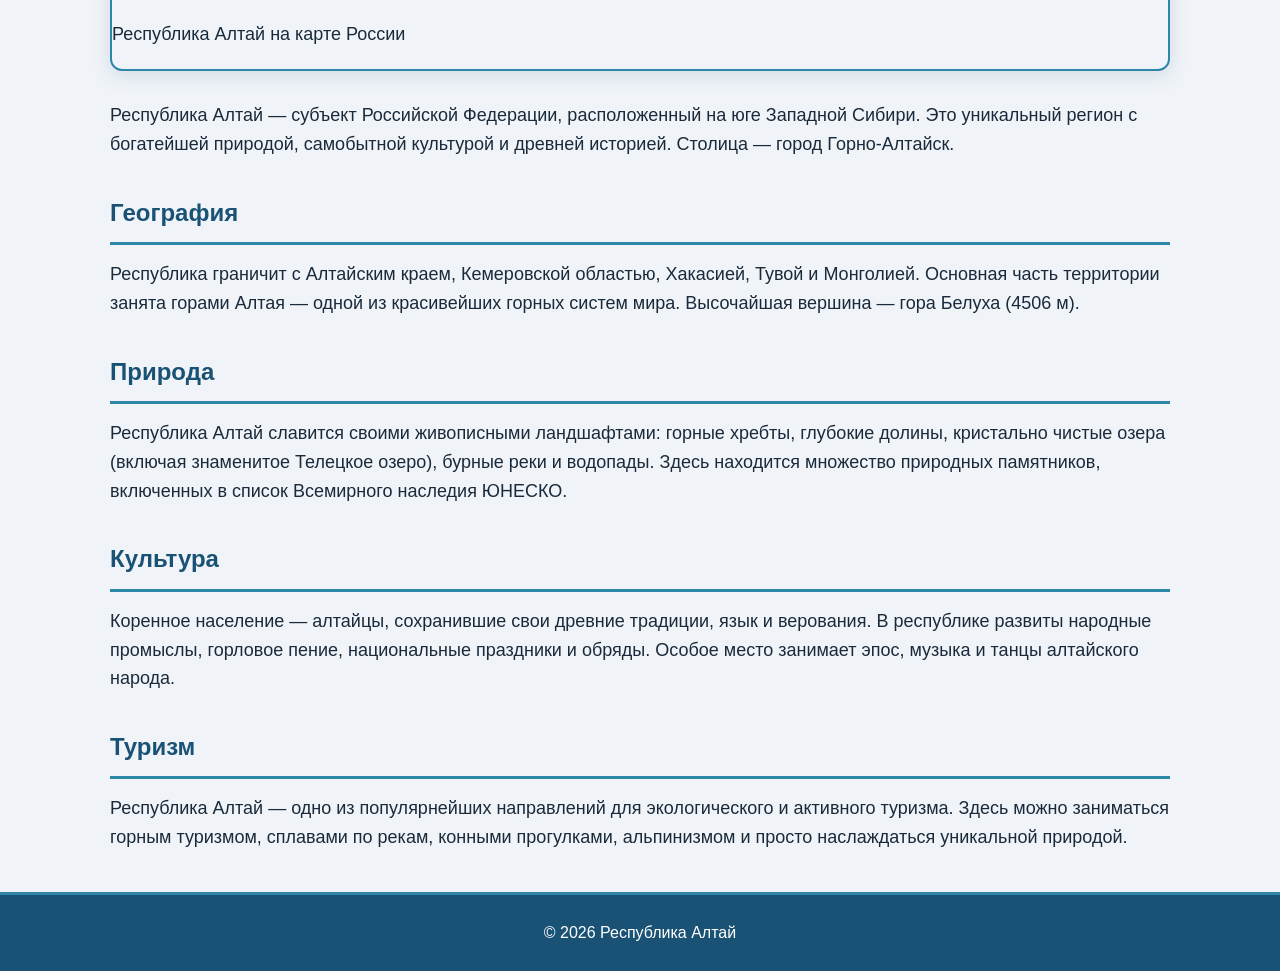
==== commit cc8d5457: "Update index.html" ====
--- a/index.html
+++ b/index.html
@@ -19,8 +19,23 @@
     </header>
     <main>
         <section class="hero">
-            <h1>Республика Алтай</h1>
-            <p>Жемчужина Сибири</p>
+            <div class="hero-content">
+                <!-- ГЕРБ слева -->
+                <div class="hero-symbol left">
+                    <img src="герб ра.png" alt="Герб Республики Алтай" class="symbol-img">
+                </div>
+                
+                <!-- ЗАГОЛОВОК по центру -->
+                <div class="hero-title">
+                    <h1>Республика Алтай</h1>
+                    <p>Жемчужина Сибири</p>
+                </div>
+                
+                <!-- ФЛАГ справа -->
+                <div class="hero-symbol right">
+                    <img src="флаг ра.png" alt="Флаг Республики Алтай" class="symbol-img">
+                </div>
+            </div>
         </section>
         <section class="content">
             <h2>Общая информация</h2>
